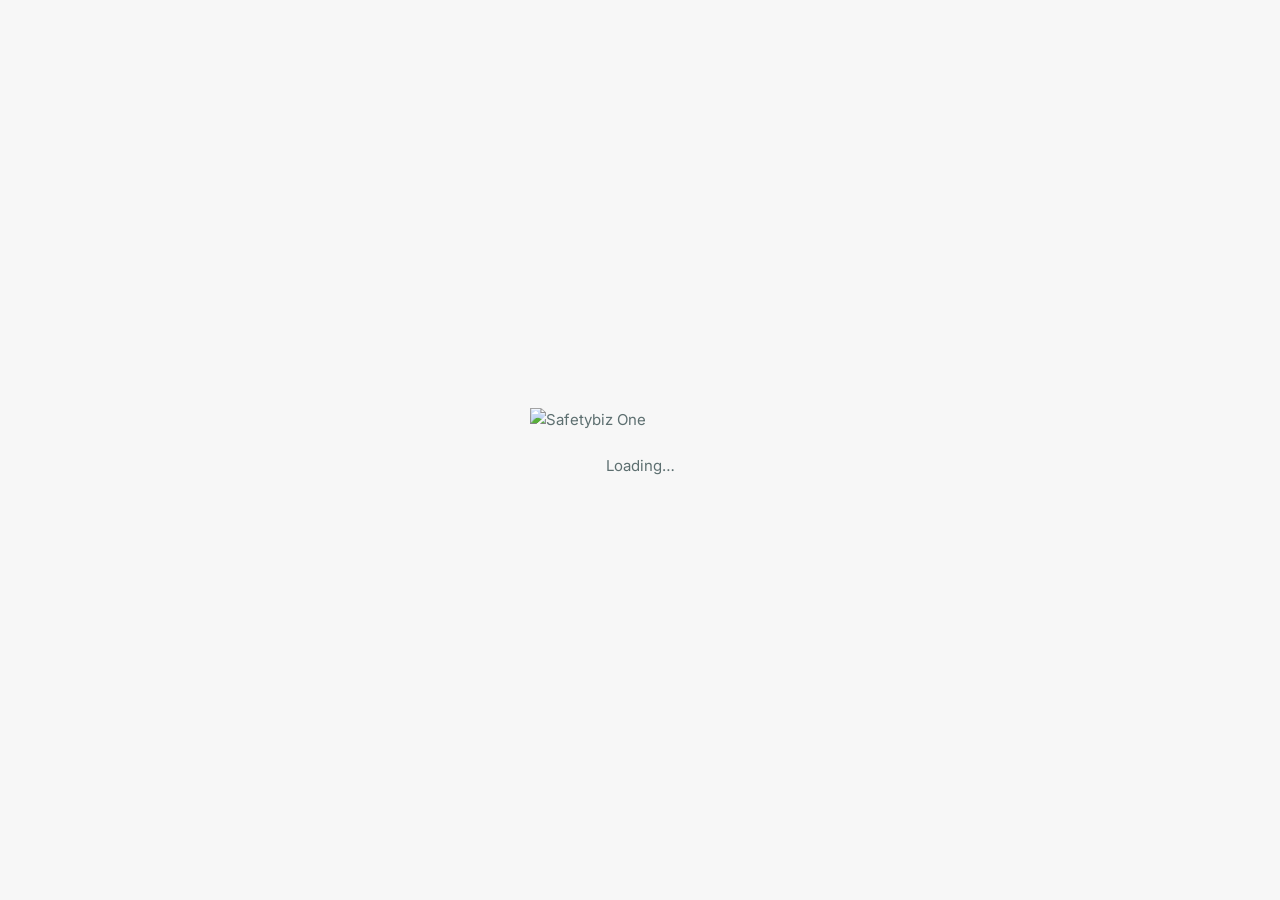
==== index.html @ e272050e "Add files via upload" ====
<!DOCTYPE html>
<html lang="en-GB">
<head>
<meta charset="utf-8">
<meta name="viewport" content="width=device-width,initial-scale=1">
<title>Safetybiz One</title>
<link rel="icon" href="assets/mark.png">
<link rel="preconnect" href="https://fonts.googleapis.com"><link rel="preconnect" href="https://fonts.gstatic.com" crossorigin>
<link href="https://fonts.googleapis.com/css2?family=Inter:wght@400;500;600;700&display=swap" rel="stylesheet">
<link rel="stylesheet" href="styles.css">
</head>
<body>
<div id="root"><div class="boot"><img src="assets/logo-light-bg.png" alt="Safetybiz One" width="220"><p>Loading…</p></div></div>
<div id="toast" role="status" aria-live="polite"></div>
<div id="modal" class="modal" role="dialog" aria-modal="true"></div>
<script src="vendor/supabase.js"></script>
<script src="vendor/jspdf.umd.min.js"></script>
<script src="vendor/jspdf.plugin.autotable.min.js"></script>
<script src="config.js"></script>
<script type="module" src="js/main.js"></script>
</body>
</html>
---- styles.css ----
/* Safetybiz 1ne brand: orange #FA4616, deep teal #153F43, mint #43B9A5, #EFF7F5, #F7F7F7, white. Inter. */
:root{
  --or:#FA4616;--or-d:#e23c0f;--teal:#153F43;--side:#053134;--mint:#43B9A5;--mint-bg:#EFF7F5;
  --bg:#F7F7F7;--card:#fff;--ink:#10292b;--mute:#5d6f70;--line:#e3e8e7;--soft:#EFF7F5;
  --lo:#43B9A5;--md:#F5B800;--hi:#FF8A1F;--vh:#D7261E;
}
*{box-sizing:border-box;min-width:0}
html,body{margin:0}
body{background:var(--bg);color:var(--ink);font:15px/1.55 Inter,system-ui,sans-serif;-webkit-font-smoothing:antialiased}
h1,h2,h3,h4{font-weight:600;letter-spacing:-.02em;line-height:1.15;margin:0}
a{color:#1f7d6d}
.boot{display:grid;place-items:center;min-height:100vh;align-content:center;gap:8px;color:var(--mute)}

/* layout */
.shell{display:grid;grid-template-columns:252px minmax(0,1fr);min-height:100vh}
aside{background:var(--side);color:#e6f0ee;padding:22px 14px;display:flex;flex-direction:column;gap:2px;position:sticky;top:0;height:100vh;overflow-y:auto}
aside .lg{display:block;width:196px;margin:4px 8px 24px}
aside .grp{font-size:11px;letter-spacing:.08em;color:#7fa3a0;margin:16px 14px 6px;font-weight:600}
aside a.nv{display:flex;align-items:center;gap:12px;min-height:42px;padding:0 14px;border-radius:8px;color:#cfe0de;text-decoration:none;font-weight:500}
aside a.nv:hover{background:rgba(255,255,255,.07)}
aside a.nv.on{background:var(--or);color:#fff}
aside a.nv svg{width:19px;height:19px;flex:none}
aside a.nv .c{margin-left:auto;font-size:12px;background:rgba(255,255,255,.15);border-radius:10px;padding:1px 8px}
aside .me{margin-top:auto;border-top:1px solid rgba(255,255,255,.1);padding:14px 10px 0;font-size:13px;color:#a9c4c1}
aside .me b{display:block;color:#fff;font-size:14px}
aside .me button{margin-top:8px;background:none;border:1px solid rgba(255,255,255,.25);color:#fff;border-radius:6px;padding:6px 10px;cursor:pointer;font:500 13px Inter}
.topbar{display:flex;align-items:center;gap:14px;padding:14px max(3vw,18px);border-bottom:1px solid var(--line);background:var(--card);position:sticky;top:0;z-index:5;min-height:64px}
.topbar h1{font-size:20px}
.topbar .sv{margin-left:auto;font-size:13px;color:var(--mute)}
.page{padding:clamp(18px,2.6vw,30px) max(3vw,18px);max-width:1280px}

/* controls */
.btn{min-height:42px;padding:0 16px;border:1.5px solid var(--line);background:var(--card);color:var(--ink);font:600 14px Inter,sans-serif;border-radius:8px;cursor:pointer;display:inline-flex;align-items:center;justify-content:center;gap:6px;white-space:nowrap;text-decoration:none}
.btn:hover{background:var(--soft)}
.btn.pri{background:var(--or);color:#fff;border-color:var(--or)}.btn.pri:hover{background:var(--or-d)}
.btn.teal{background:var(--teal);color:#fff;border-color:var(--teal)}
.btn.sm{min-height:34px;padding:0 10px;font-size:13px}
.btn.ghost{border-color:transparent;background:transparent}
.btn.dng{color:var(--vh);border-color:#f3c7c3}
.btn:disabled{opacity:.5;cursor:not-allowed}
button:focus-visible,input:focus-visible,select:focus-visible,textarea:focus-visible,a:focus-visible{outline:3px solid var(--mint);outline-offset:2px}
input,select,textarea{font:15px Inter,sans-serif;color:var(--ink);background:#fff;border:1.5px solid var(--line);border-radius:8px;min-height:42px;padding:8px 10px;width:100%}
input[type=checkbox]{width:20px;min-height:20px;height:20px;accent-color:var(--or)}
textarea{min-height:84px;resize:vertical}
label{display:grid;gap:4px;font-size:13px;font-weight:600;color:var(--mute)}
label.chk{display:flex;align-items:flex-start;gap:10px;font-weight:500;color:var(--ink);font-size:14px}
.row{display:flex;gap:10px;flex-wrap:wrap;align-items:center}
.sp{margin-left:auto}
.g2{display:grid;grid-template-columns:repeat(2,minmax(0,1fr));gap:14px}
.g3{display:grid;grid-template-columns:repeat(3,minmax(0,1fr));gap:14px}
.full{grid-column:1/-1}
.panel{background:var(--card);border:1px solid var(--line);border-radius:12px;padding:clamp(14px,2.2vw,22px)}
.panel+.panel,.g2+.panel,.panel+.g2,.stats+.g2{margin-top:16px}
.g2>.panel{margin-top:0}
.sect{display:flex;justify-content:space-between;align-items:center;gap:10px;flex-wrap:wrap;margin:0 0 14px}
.sect h2{font-size:22px}.sect h3{font-size:17px}
.muted{color:var(--mute);font-size:13.5px}
.hint{color:var(--mute);font-size:13.5px;margin:6px 0 0}
.stats{display:grid;grid-template-columns:repeat(auto-fit,minmax(150px,1fr));gap:12px;margin-bottom:20px}
.stat{background:var(--soft);border:1px solid var(--line);border-radius:12px;padding:14px 16px}
.stat span{font-size:13px;color:var(--mute);font-weight:500}
.stat b{display:block;font-size:30px;letter-spacing:-.02em;margin-top:4px}
.stat.alert{background:#fdeeea}
.empty{background:var(--card);border:2px dashed var(--line);border-radius:12px;padding:34px 20px;text-align:center}
.empty h3{font-size:19px;margin-bottom:6px}

/* tables */
.tw{overflow-x:auto;border:1px solid var(--line);border-radius:12px;background:var(--card)}
table{width:100%;border-collapse:collapse}
th{text-align:left;font-size:12.5px;font-weight:600;color:var(--mute);padding:10px 12px;border-bottom:1px solid var(--line);background:var(--soft);white-space:nowrap}
td{padding:10px 12px;border-bottom:1px solid var(--line);vertical-align:middle}
tr:last-child td{border-bottom:0}
tr.click{cursor:pointer}tr.click:hover td{background:#fafcfb}
td input,td select{min-height:36px;padding:5px 8px;font-size:14px}
tr.od td{background:#fff4f2}
.sig{height:34px;max-width:110px;background:#fff;border:1px solid var(--line);border-radius:4px}

/* chips */
.rc{display:inline-flex;align-items:center;padding:2px 9px;border-radius:5px;font-weight:700;font-size:13px;white-space:nowrap}
.rc-lo{background:var(--lo);color:#06302f}.rc-md{background:var(--md);color:#10292b}.rc-hi{background:var(--hi);color:#10292b}.rc-vh{background:var(--vh);color:#fff}.rc-na{background:#f1f3f3;color:var(--mute)}
.tag{display:inline-block;font-size:12px;font-weight:600;padding:2px 9px;border-radius:20px;border:1px solid var(--line);white-space:nowrap;background:#fff}
.tag.ok{border-color:var(--mint);background:var(--soft);color:#1f7d6d}
.tag.warn{border-color:#ffd2b8;background:#fff3ec;color:#b8420e}
.tag.bad{border-color:#f3c7c3;background:#fdeeea;color:var(--vh)}
.od-t{color:var(--vh);font-weight:600}

/* tabs */
.head{background:var(--card);border-bottom:1px solid var(--line);padding:18px max(3vw,18px) 0}
.head h2{font-size:clamp(22px,3vw,30px);margin:6px 0}
.meta{display:flex;gap:10px;flex-wrap:wrap;align-items:center;font-size:13.5px;color:var(--mute)}
.tabs{display:flex;gap:2px;margin-top:14px;overflow-x:auto}
.tabs a{flex:none;padding:12px 14px;border-bottom:3px solid transparent;color:var(--mute);font-weight:500;text-decoration:none;white-space:nowrap}
.tabs a.on{color:var(--ink);font-weight:600;border-bottom-color:var(--or)}
.tabs .n{font-size:12px;background:var(--soft);border-radius:10px;padding:1px 7px;margin-left:4px}

/* hazards */
.hz{background:var(--card);border:1px solid var(--line);border-radius:12px;padding:16px;margin-bottom:16px}
.hzh{display:grid;grid-template-columns:auto minmax(0,1fr) 230px auto;gap:10px;align-items:center}
.hn{font-weight:700;background:var(--teal);color:#fff;border-radius:8px;padding:8px 10px;font-size:15px}
.hzh input.t{font-weight:600;font-size:16px}
.hzw{display:grid;grid-template-columns:repeat(2,minmax(0,1fr));gap:10px;margin:12px 0}
.risk3{display:grid;grid-template-columns:232px minmax(0,1fr) 232px;gap:18px;align-items:start}
.risk3 h4{font-size:14.5px;margin-bottom:8px}
.pk{display:grid;grid-template-columns:16px repeat(5,36px);gap:3px}
.pc{width:36px;height:36px;border:0;border-radius:4px;font:700 12px Inter;cursor:pointer;opacity:.3}
.pc:hover{opacity:.7}.pc.on{opacity:1;outline:3px solid var(--ink);outline-offset:1px}
.pk.ro .pc{cursor:default}
.ax{font-size:11px;color:var(--mute);display:grid;place-items:center}
.axn{display:flex;justify-content:space-between;font-size:11px;color:var(--mute);width:211px;margin-top:3px}
.res{margin-top:8px;font-size:13px;color:var(--mute)}
.ctl{display:grid;grid-template-columns:140px minmax(0,1fr) 118px auto auto;gap:6px;margin-bottom:6px;align-items:center}
.ctl input,.ctl select{min-height:36px;padding:5px 8px;font-size:14px}
.linked{font-size:12.5px;color:#1f7d6d;font-weight:600;white-space:nowrap}
.sugg{background:var(--soft);border-radius:8px;padding:10px;margin:8px 0}
.sugg .row{gap:6px}
.chipbtn{border:1px dashed var(--mint);background:#fff;color:var(--ink);border-radius:20px;padding:5px 10px;font:500 13px Inter;cursor:pointer}
.chipbtn:hover{background:var(--mint-bg)}
.hzacts{margin-top:12px;border-top:1px dashed var(--line);padding-top:10px;font-size:13.5px}

/* matrix */
.mx{display:grid;grid-template-columns:96px repeat(5,minmax(0,1fr));gap:4px}
.mxc{min-height:76px;border-radius:6px;padding:6px;display:flex;flex-direction:column;gap:4px}
.mxc .sc{font-weight:700;font-size:13px;opacity:.7}
.mxc .hs{display:flex;flex-wrap:wrap;gap:3px}
.mxc .hs span{background:rgba(255,255,255,.92);color:#10292b;font-weight:700;font-size:12px;border-radius:3px;padding:0 5px}
.mxl{font-size:12px;color:var(--mute);display:flex;align-items:center;justify-content:flex-end;text-align:right;padding-right:6px;line-height:1.2}
.mxb{font-size:12px;color:var(--mute);text-align:center;line-height:1.2}
.seg{display:inline-flex;border:1.5px solid var(--line);border-radius:8px;overflow:hidden;background:#fff}
.seg button{min-height:36px;padding:0 12px;border:0;background:none;color:var(--ink);font:600 13px Inter;cursor:pointer;border-right:1px solid var(--line)}
.seg button:last-child{border-right:0}.seg button.on{background:var(--teal);color:#fff}
.legend{display:flex;gap:8px;flex-wrap:wrap;margin-top:12px}

/* lists */
.li{display:flex;gap:12px;align-items:flex-start;padding:10px 6px;border-bottom:1px solid var(--line);text-decoration:none;color:inherit}
.li:last-child{border-bottom:0}.li:hover{background:#fafcfb}.li .rc,.li .tag{flex:none;margin-top:2px}
.prog{height:8px;background:#e8eeed;border-radius:4px;overflow:hidden;min-width:80px}
.prog i{display:block;height:100%;background:var(--mint)}
.aq{display:grid;grid-template-columns:minmax(0,1fr) auto;gap:8px 14px;padding:11px 0;border-bottom:1px solid var(--line);align-items:center}
.aq .nt{grid-column:1/-1;display:flex;gap:8px}
.score{display:flex;align-items:baseline;gap:12px;flex-wrap:wrap;margin:4px 0 14px}
.score b{font-size:48px;letter-spacing:-.03em;line-height:1}
.log li{display:grid;grid-template-columns:170px 170px minmax(0,1fr);gap:10px;padding:9px 0;border-bottom:1px solid var(--line);font-size:14px}
.log ul{list-style:none;margin:0;padding:0}

/* portal */
.pcard{display:block;background:var(--card);border:1px solid var(--line);border-radius:12px;padding:16px;text-decoration:none;color:inherit}
.pcard:hover{border-color:var(--mint)}
.cards{display:grid;grid-template-columns:repeat(auto-fill,minmax(300px,1fr));gap:14px}
.sigpad{border:1.5px dashed var(--mint);border-radius:8px;background:#fff;width:100%;height:170px;touch-action:none;display:block}
.stmt{background:var(--soft);border-left:4px solid var(--mint);padding:12px 14px;border-radius:6px;margin:0 0 12px}
.ctlist{margin:6px 0 0;padding-left:18px}.ctlist li{margin:2px 0}

/* auth */
.auth{min-height:100vh;display:grid;grid-template-columns:minmax(0,1fr) minmax(0,1fr)}
.auth .l{background:var(--side);color:#e6f0ee;padding:48px;display:flex;flex-direction:column;justify-content:space-between}
.auth .l img{width:250px}
.auth .l h1{font-size:clamp(28px,3.4vw,40px);color:#fff;margin:0 0 12px}
.auth .r{display:grid;place-items:center;padding:32px}
.auth form{width:100%;max-width:380px;display:grid;gap:14px}

/* overlays */
.modal{position:fixed;inset:0;background:rgba(5,49,52,.45);display:none;place-items:center;z-index:20;padding:16px}
.modal.on{display:grid}
.modal .box{background:#fff;border-radius:14px;padding:22px;width:100%;max-width:640px;max-height:90vh;overflow:auto}
.modal .box.wide{max-width:880px}
.modal .box h3{font-size:19px;margin-bottom:12px}
.modal .ft{display:flex;gap:10px;justify-content:flex-end;margin-top:18px;position:sticky;bottom:-22px;background:#fff;padding:12px 0}
.pick{max-height:52vh;overflow:auto;border:1px solid var(--line);border-radius:8px}
.pick .opt{display:flex;gap:10px;align-items:flex-start;padding:10px 12px;border-bottom:1px solid var(--line);cursor:pointer}
.pick .opt:hover{background:#fafcfb}
.pick .cat{background:var(--soft);font-size:12px;font-weight:700;color:var(--mute);padding:6px 12px;position:sticky;top:0}
#toast{position:fixed;bottom:20px;left:50%;transform:translateX(-50%);background:var(--teal);color:#fff;padding:10px 16px;border-radius:8px;font-weight:500;opacity:0;pointer-events:none;transition:opacity .2s;z-index:30;max-width:90vw}
#toast.on{opacity:1}#toast.err{background:var(--vh)}

@media(max-width:1000px){.risk3{grid-template-columns:repeat(2,minmax(0,1fr))}.risk3 .cm{grid-column:1/-1;order:3}.g3{grid-template-columns:repeat(2,minmax(0,1fr))}}
@media(max-width:860px){
  .shell{grid-template-columns:minmax(0,1fr);grid-template-rows:auto 1fr;align-content:start}
  aside{position:static;height:auto;flex-direction:row;flex-wrap:wrap;align-items:center;padding:10px 12px;gap:4px}
  aside .lg{width:150px;margin:0 6px}aside .grp{display:none}
  aside .navs{display:flex;overflow-x:auto;width:100%;gap:4px}aside a.nv{flex:none}
  aside .me{margin:0 0 0 auto;border:0;padding:0}aside .me b,aside .me span{display:none}aside .me button{margin:0}
  .topbar{position:static}
  .auth{grid-template-columns:minmax(0,1fr)}.auth .l{padding:28px}
}
@media(max-width:700px){
  .g2,.g3,.hzw{grid-template-columns:minmax(0,1fr)}
  .hzh{grid-template-columns:auto minmax(0,1fr) auto}.hzh select{grid-column:1/-1;order:5}
  .ctl{grid-template-columns:minmax(0,1fr) minmax(0,1fr)}.ctl input{grid-column:1/-1}
  .risk3{grid-template-columns:minmax(0,1fr)}
  .mx{grid-template-columns:52px repeat(5,minmax(0,1fr))}.mxc{min-height:54px}
  .log li{grid-template-columns:minmax(0,1fr)}
  .stack thead{display:none}.stack tr{display:grid;padding:8px 0;border-bottom:1px solid var(--line)}.stack td{border:0;padding:3px 12px}
  .stack td[data-l]::before{content:attr(data-l);display:block;font-size:11.5px;color:var(--mute);font-weight:600}
}
@media print{aside,.topbar,.tabs,.btn{display:none!important}.shell{display:block}body{background:#fff}}
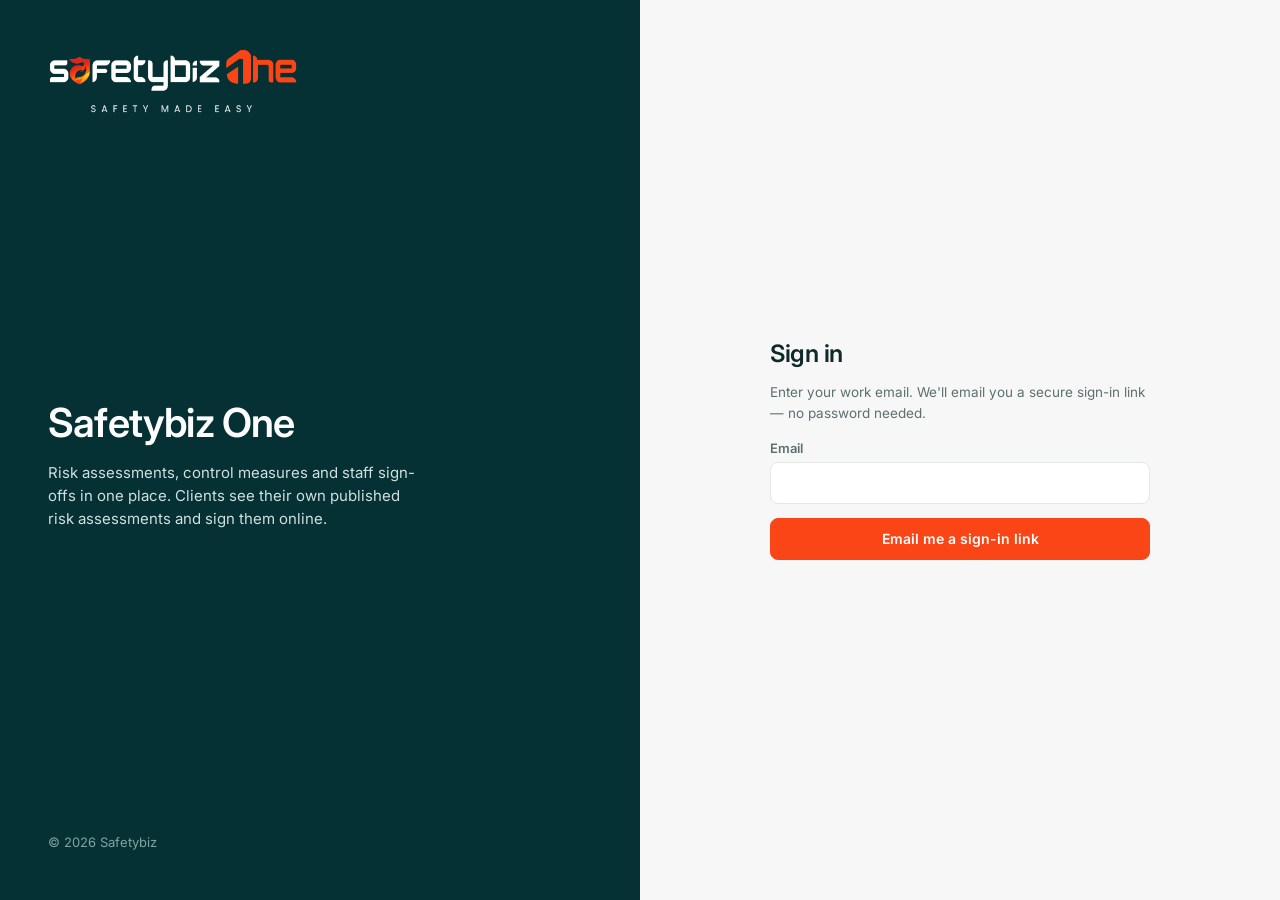
==== commit 03af859b: "Use flat file layout for assets and scripts Co-Authored-By: Claude Opus 5.5 <noreply@anthropic.com> " ====
--- a/index.html
+++ b/index.html
@@ -4,19 +4,19 @@
 <meta charset="utf-8">
 <meta name="viewport" content="width=device-width,initial-scale=1">
 <title>Safetybiz One</title>
-<link rel="icon" href="assets/mark.png">
+<link rel="icon" href="mark.png">
 <link rel="preconnect" href="https://fonts.googleapis.com"><link rel="preconnect" href="https://fonts.gstatic.com" crossorigin>
 <link href="https://fonts.googleapis.com/css2?family=Inter:wght@400;500;600;700&display=swap" rel="stylesheet">
 <link rel="stylesheet" href="styles.css">
 </head>
 <body>
-<div id="root"><div class="boot"><img src="assets/logo-light-bg.png" alt="Safetybiz One" width="220"><p>Loading…</p></div></div>
+<div id="root"><div class="boot"><img src="logo-light-bg.png" alt="Safetybiz One" width="220"><p>Loading…</p></div></div>
 <div id="toast" role="status" aria-live="polite"></div>
 <div id="modal" class="modal" role="dialog" aria-modal="true"></div>
-<script src="vendor/supabase.js"></script>
-<script src="vendor/jspdf.umd.min.js"></script>
-<script src="vendor/jspdf.plugin.autotable.min.js"></script>
+<script src="supabase.js"></script>
+<script src="jspdf.umd.min.js"></script>
+<script src="jspdf.plugin.autotable.min.js"></script>
 <script src="config.js"></script>
-<script type="module" src="js/main.js"></script>
+<script type="module" src="main.js"></script>
 </body>
 </html>
